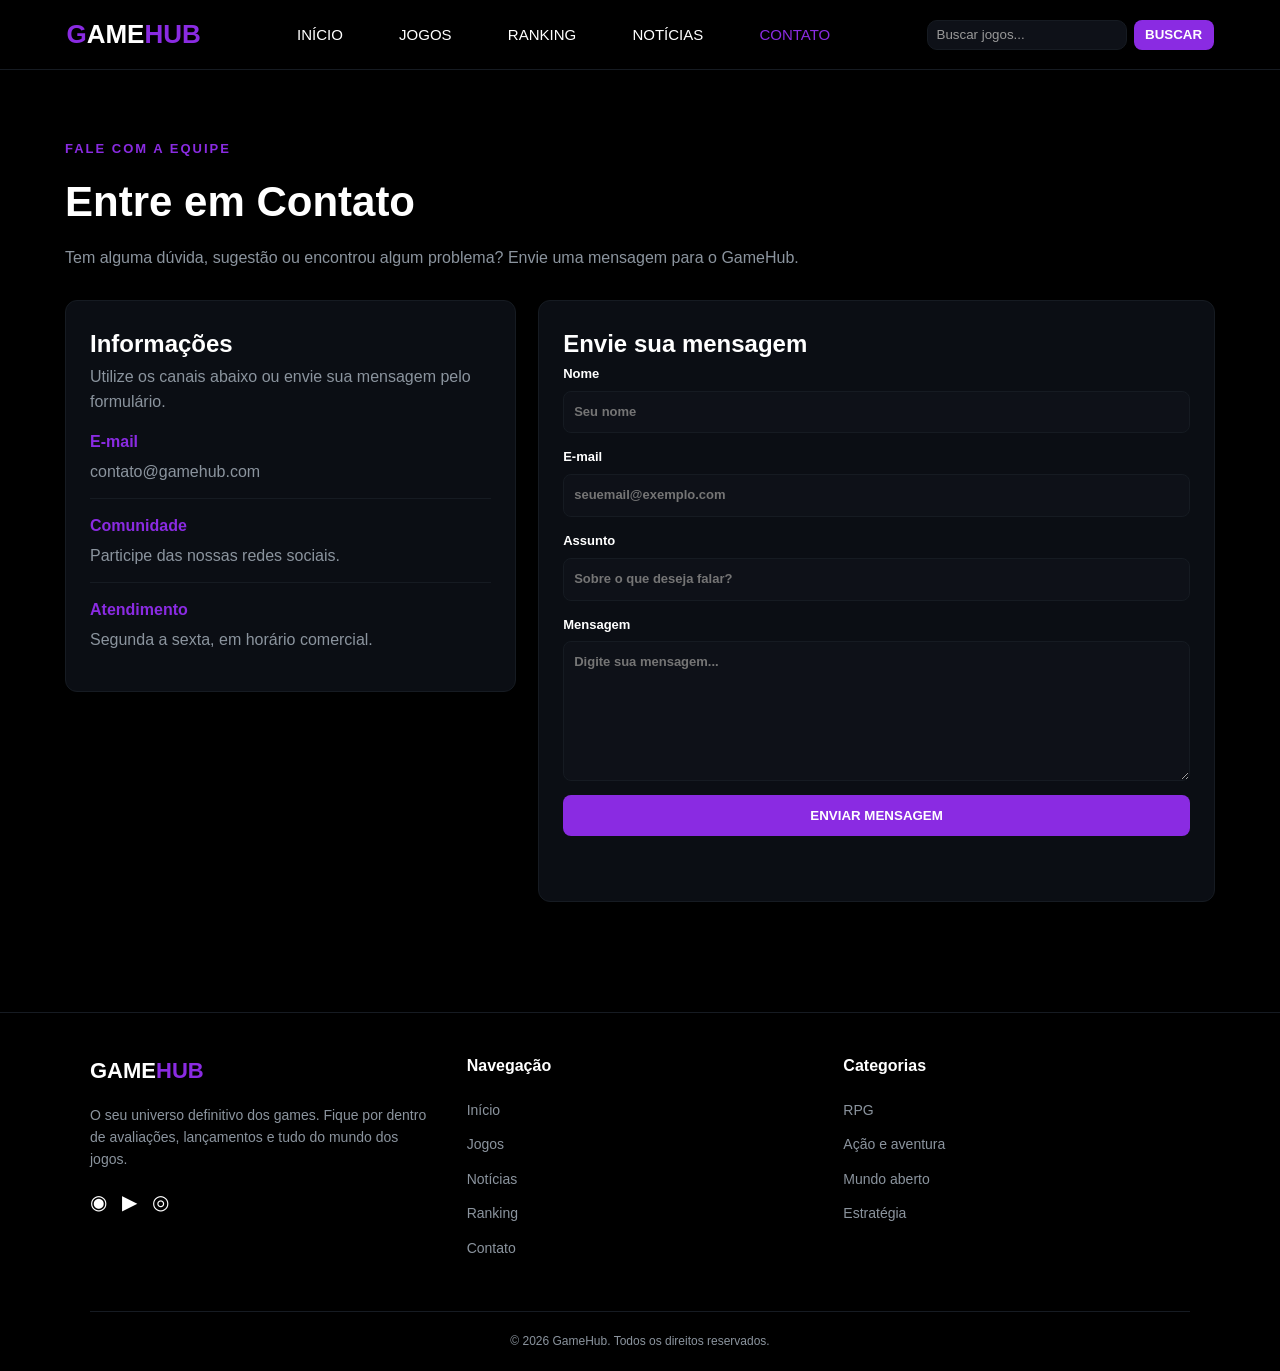
==== contato.html @ 7b006dbd "Add files via upload Arquivos" ====
<!DOCTYPE html>
<html lang="pt-BR">
<head>
  <meta charset="UTF-8">
  <meta name="viewport" content="width=device-width, initial-scale=1.0">
  <title>Contato | GAMEHUB</title>
  <link rel="stylesheet" href="style.css">
</head>
<body>
  <header>
    <a href="logado.html" aria-label="Página inicial"><h1 class="logo"><span>G</span>AME<span>HUB</span></h1></a>
    <nav aria-label="Navegação principal">
      <ul>
        <li><a href="logado.html">INÍCIO</a></li>
        <li><a href="jogos.html" >JOGOS</a></li>
        <li><a href="ranking.html" >RANKING</a></li>
        <li><a href="noticias.html" >NOTÍCIAS</a></li>
        <li><a href="contato.html" class="active" aria-current="page">CONTATO</a></li>
      </ul>
    </nav>
    <form class="search-form" action="jogos.html" method="get">
      <input type="search" name="q" placeholder="Buscar jogos..." aria-label="Buscar jogos">
      <button type="submit">BUSCAR</button>
    </form>
  </header>

  <main>

    <section class="page-heading">
      <span class="eyebrow">Fale com a equipe</span>
      <h1>Entre em Contato</h1>
      <p>Tem alguma dúvida, sugestão ou encontrou algum problema? Envie uma mensagem para o GameHub.</p>
    </section>
    <section class="contact-layout">
      <aside class="info-panel">
        <h2>Informações</h2>
        <p class="muted">Utilize os canais abaixo ou envie sua mensagem pelo formulário.</p>
        <div class="info-item"><strong>E-mail</strong><span class="muted">contato@gamehub.com</span></div>
        <div class="info-item"><strong>Comunidade</strong><span class="muted">Participe das nossas redes sociais.</span></div>
        <div class="info-item"><strong>Atendimento</strong><span class="muted">Segunda a sexta, em horário comercial.</span></div>
      </aside>
      <div class="form-panel">
        <h2>Envie sua mensagem</h2>
        <form class="contact-form" id="contactForm">
          <label for="nome">Nome<input id="nome" name="nome" type="text" placeholder="Seu nome" required></label>
          <label for="email">E-mail<input id="email" name="email" type="email" placeholder="seuemail@exemplo.com" required></label>
          <label for="assunto">Assunto<input id="assunto" name="assunto" type="text" placeholder="Sobre o que deseja falar?" required></label>
          <label for="mensagem">Mensagem<textarea id="mensagem" name="mensagem" placeholder="Digite sua mensagem..." required></textarea></label>
          <button type="submit">ENVIAR MENSAGEM</button>
          <p class="form-message" id="formMessage" role="status"></p>
        </form>
      </div>
    </section>
    <script>
      document.getElementById('contactForm').addEventListener('submit', function(event) {
        event.preventDefault();
        document.getElementById('formMessage').textContent =
          'Mensagem validada! Este formulário é demonstrativo e ainda não envia dados para um servidor.';
        this.reset();
      });
    </script>

  </main>

  <footer>
    <div class="footer-container">
      <div class="about">
        <h2 class="footer-logo">GAME<span>HUB</span></h2>
        <p>O seu universo definitivo dos games. Fique por dentro de avaliações, lançamentos e tudo do mundo dos jogos.</p>
        <div class="socials">
          <a href="#" aria-label="Discord">◉</a>
          <a href="#" aria-label="YouTube">▶</a>
          <a href="#" aria-label="Instagram">◎</a>
        </div>
      </div>
      <div>
        <h3>Navegação</h3>
        <ul>
          <li><a href="logado.html">Início</a></li>
          <li><a href="jogos.html">Jogos</a></li>
          <li><a href="noticias.html">Notícias</a></li>
          <li><a href="ranking.html">Ranking</a></li>
          <li><a href="contato.html">Contato</a></li>
        </ul>
      </div>
      <div>
        <h3>Categorias</h3>
        <ul>
          <li><a href="jogos.html">RPG</a></li>
          <li><a href="jogos.html">Ação e aventura</a></li>
          <li><a href="jogos.html">Mundo aberto</a></li>
          <li><a href="jogos.html">Estratégia</a></li>
        </ul>
      </div>
    </div>
    <div class="footer-bottom">© 2026 GameHub. Todos os direitos reservados.</div>
  </footer>
</body>
</html>
---- style.css ----
/* GAMEHUB - folha compartilhada inspirada no CSS fornecido */
* { margin: 0; padding: 0; box-sizing: border-box; }

body {
  padding-top: 70px;
  font-family: Arial, sans-serif;
  background-color: #000;
  color: #fff;
  line-height: 1.6;
}

a { color: inherit; text-decoration: none; }

header {
  background: #000;
  display: flex;
  justify-content: space-around;
  align-items: center;
  gap: 18px;
  min-height: 70px;
  padding: 8px 3%;
  position: fixed;
  top: 0; left: 0;
  width: 100%;
  z-index: 9999;
  border-bottom: 1px solid #161b22;
}

.logo { color: #fff; font-size: 26px; white-space: nowrap; }
.logo span, span { color: blueviolet; }

header nav { display: flex; justify-content: space-around; align-items: center; width: 48%; }
header nav ul { display: flex; justify-content: space-around; align-items: center; width: 100%; gap: 12px; }
header nav li { list-style: none; background: #000; color: #fff; }
header nav li a { color: #fff; font-size: 15px; transition: color .2s; }
header nav li a:hover, header nav li a.active { color: blueviolet; }

.search-form { display: flex; align-items: center; gap: 7px; }
header input {
  width: 200px; height: 30px; border-radius: 10px;
  border: 1px solid #161b22; background: #0e1118; color: #fff; padding: 5px 9px;
}
header input::placeholder { color: #999; }
header button, button, .button {
  border-radius: 8px; border: 0; background: blueviolet; color: #fff;
  cursor: pointer; font-weight: bold; transition: transform .3s, box-shadow .3s;
}
header button { width: 80px; height: 30px; }
button:hover, .button:hover { transform: translateY(-3px); box-shadow: 0 8px 18px rgb(98 48 146 / 65%); }

main { width: min(1150px, 92%); margin: 0 auto; padding: 45px 0 65px; min-height: 65vh; }
.page-heading { margin: 20px 0 30px; max-width: 760px; }
.eyebrow { color: blueviolet; font-size: 13px; font-weight: bold; letter-spacing: 2px; text-transform: uppercase; }
.page-heading h1 { color: #fff; font-size: clamp(30px, 4vw, 42px); margin: 7px 0 10px; }
.page-heading p, .muted, .empty-note { color: #8b949e; }
.section-title { display: flex; justify-content: space-between; align-items: center; gap: 15px; margin: 30px 0 18px; }
.section-title h2 { color: #fff; font-size: 24px; }

.toolbar { display: flex; gap: 12px; flex-wrap: wrap; margin: 20px 0 25px; }
.toolbar select, input, textarea {
  background: #0e1118; color: #fff; border: 1px solid #161b22; border-radius: 8px; padding: 10px;
}
.toolbar select { min-width: 180px; }
.grid { display: grid; grid-template-columns: repeat(auto-fit, minmax(210px, 1fr)); gap: 18px; }

.card {
  background: #0b0e14; border: 1px solid #161b22; border-radius: 12px;
  overflow: hidden; display: flex; flex-direction: column;
  transition: transform .25s, border-color .25s;
}
.card:hover { transform: translateY(-4px); border-color: blueviolet; }
.card > img { display: block; width: 100%; height: 210px; object-fit: cover; }
.card-content { padding: 15px; display: flex; flex-direction: column; align-items: flex-start; gap: 8px; flex: 1; }
.card h3 { color: #fff; font-size: 17px; }
.card p { color: #8b949e; font-size: 14px; }
.tag { display: inline-block; background: #161b22; color: #b9a0d8; font-size: 11px; padding: 4px 8px; border-radius: 4px; margin: 2px 4px 0 0; }
.rating { color: #ff9900; font-size: 13px; font-weight: bold; }
.news-card { display: grid; grid-template-columns: 40% 60%; }
.news-card > img { height: 100%; min-height: 210px; }
.news-card .card-content { justify-content: center; }
.news-date { color: blueviolet; font-size: 12px; font-weight: bold; }

.table-wrap { overflow-x: auto; background: #0b0e14; border: 1px solid #161b22; border-radius: 12px; }
table { width: 100%; border-collapse: collapse; min-width: 550px; }
th, td { padding: 16px 18px; text-align: left; border-bottom: 1px solid #161b22; }
th { color: blueviolet; background: #0e1118; font-size: 13px; }
tr:last-child td { border-bottom: 0; }
.position { color: blueviolet; font-weight: bold; }
.player { display: flex; align-items: center; gap: 10px; font-weight: bold; }
.avatar { display: grid; place-items: center; width: 34px; height: 34px; border-radius: 50%; background: #282033; color: #fff; }

.contact-layout { display: grid; grid-template-columns: .8fr 1.2fr; gap: 22px; align-items: start; }
.info-panel, .form-panel { background: #0b0e14; border: 1px solid #161b22; border-radius: 12px; padding: 24px; }
.info-item { padding: 14px 0; border-bottom: 1px solid #161b22; }
.info-item:last-child { border: 0; }
.info-item strong { display: block; color: blueviolet; margin-bottom: 4px; }
.contact-form { display: grid; gap: 14px; }
.contact-form label { display: grid; gap: 6px; color: #fff; font-size: 13px; font-weight: bold; }
.contact-form input, .contact-form textarea { width: 100%; font: inherit; }
.contact-form textarea { min-height: 140px; resize: vertical; }
.contact-form button { padding: 13px 18px; }
.form-message { color: #a78bfa; min-height: 22px; margin-top: 5px; }

footer, .footer-site {
  background: #000; border-top: 1px solid #161b22; color: #8b949e;
  font-family: 'Segoe UI', Tahoma, Geneva, Verdana, sans-serif;
  padding: 40px 20px 20px; margin-top: 45px;
}
.footer-container {
  max-width: 1100px; margin: 0 auto; display: flex;
  justify-content: space-between; flex-wrap: wrap; gap: 30px;
}
.footer-container > div { flex: 1; min-width: 200px; }
.footer-logo { color: #fff; font-size: 22px; margin-bottom: 15px; }
.footer-logo span { color: blueviolet; }
.footer-container p, .footer-container li { color: #8b949e; font-size: 14px; }
.footer-container ul { list-style: none; padding: 0; }
.footer-container li { margin: 0 0 12px; }
.footer-container h3 { color: #fff; font-size: 16px; margin-bottom: 20px; }
.footer-container a:hover { color: blueviolet; }
.socials { display: flex; gap: 15px; margin-top: 15px; }
.socials a { color: #fff; font-size: 20px; }
.footer-bottom, .footer-inferior {
  max-width: 1100px; margin: 40px auto 0; padding-top: 20px;
  border-top: 1px solid #161b22; text-align: center; font-size: 12px; color: #8b949e;
}

@media (max-width: 850px) {
  header { justify-content: center; flex-wrap: wrap; height: auto; padding: 10px 3%; }
  body { padding-top: 125px; }
  header nav { width: 100%; }
  header nav ul { flex-wrap: wrap; gap: 12px; }
  .search-form { justify-content: center; }
  .contact-layout { grid-template-columns: 1fr; }
}
@media (max-width: 560px) {
  .news-card { grid-template-columns: 1fr; }
  .news-card > img { height: 190px; min-height: 0; }
  .footer-container { flex-direction: column; }
  .page-heading h1 { font-size: 30px; }
}

/* =========================================================
   PÁGINA DE LOGIN (index.html)
   ========================================================= */
.pagina-login {
  min-height: 100vh;
  display: flex;
  flex-direction: column;
}

.pagina-login header {
  justify-content: flex-start;
  padding: 8px 48px;
}

.pagina-login .logo {
  font-size: 28px;
  font-weight: 800;
  letter-spacing: 1px;
}

.pagina-login main.login-main {
  width: 100%;
  max-width: none;
  flex: 1;
  display: flex;
  align-items: center;
  justify-content: center;
  padding: 40px 20px;
  position: relative;
  overflow: hidden;
  background:
    radial-gradient(ellipse at 75% 30%, rgba(138, 43, 226, 0.35), transparent 55%),
    radial-gradient(ellipse at 20% 80%, rgba(90, 20, 160, 0.25), transparent 50%),
    #000;
}

.skyline {
  position: absolute;
  bottom: 0;
  left: 0;
  right: 0;
  height: 55%;
  display: flex;
  align-items: flex-end;
  justify-content: space-around;
  opacity: 0.35;
  pointer-events: none;
}

.skyline i {
  display: block;
  width: 5%;
  background: linear-gradient(to top, #000, rgba(138, 43, 226, 0.55));
  border-top: 2px solid rgba(168, 85, 247, 0.8);
  box-shadow: 0 0 25px rgba(138, 43, 226, 0.5);
}

.skyline i:nth-child(1) { height: 45%; }
.skyline i:nth-child(2) { height: 80%; }
.skyline i:nth-child(3) { height: 60%; }
.skyline i:nth-child(4) { height: 100%; }
.skyline i:nth-child(5) { height: 70%; }
.skyline i:nth-child(6) { height: 90%; }
.skyline i:nth-child(7) { height: 50%; }
.skyline i:nth-child(8) { height: 75%; }
.skyline i:nth-child(9) { height: 40%; }

.login-card {
  position: relative;
  z-index: 1;
  width: 100%;
  max-width: 420px;
  background-color: rgba(11, 14, 20, 0.92);
  border: 1px solid #161b22;
  border-radius: 12px;
  padding: 38px 34px;
  box-shadow: 0 0 60px rgba(138, 43, 226, 0.2);
  backdrop-filter: blur(6px);
}

.login-card h1 {
  font-size: 26px;
  text-transform: uppercase;
  margin-bottom: 6px;
}

.login-subtitulo {
  color: #8b949e;
  font-size: 14px;
  margin-bottom: 26px;
}

.campo { margin-bottom: 18px; }

.campo label {
  display: block;
  color: #fff;
  font-size: 12px;
  font-weight: bold;
  text-transform: uppercase;
  letter-spacing: 0.5px;
  margin-bottom: 7px;
}

.campo-input { position: relative; }

.campo-input input {
  width: 100%;
  padding: 13px 14px;
  font-size: 15px;
  outline: none;
  transition: border-color 0.2s, box-shadow 0.2s;
}

.campo-input input::placeholder { color: #5c5d6e; }

.campo-input input:focus {
  border-color: blueviolet;
  box-shadow: 0 0 0 3px rgba(138, 43, 226, 0.25);
}

.campo.invalido .campo-input input { border-color: #ff4d6d; }

.btn-mostrar-senha {
  position: absolute;
  right: 10px;
  top: 50%;
  transform: translateY(-50%);
  background: none;
  color: #8b949e;
  font-size: 12px;
  padding: 4px 6px;
}

.btn-mostrar-senha:hover {
  color: #fff;
  transform: translateY(-50%);
  box-shadow: none;
}

.msg-erro {
  display: none;
  color: #ff4d6d;
  font-size: 12px;
  margin-top: 6px;
}

.campo.invalido .msg-erro { display: block; }

.login-opcoes {
  display: flex;
  justify-content: space-between;
  align-items: center;
  font-size: 13px;
  margin-bottom: 22px;
}

.lembrar {
  display: flex;
  align-items: center;
  gap: 8px;
  color: #8b949e;
  cursor: pointer;
}

.lembrar input {
  accent-color: blueviolet;
  width: 15px;
  height: 15px;
}

.login-card a { color: #a855f7; }
.login-card a:hover { text-decoration: underline; }

.btn-entrar {
  width: 100%;
  padding: 14px;
  font-size: 15px;
  text-transform: uppercase;
}

.btn-entrar:disabled {
  opacity: 0.6;
  cursor: wait;
  transform: none;
  box-shadow: none;
}

.login-alerta {
  display: none;
  background-color: rgba(255, 77, 109, 0.1);
  border: 1px solid #ff4d6d;
  color: #ff4d6d;
  border-radius: 8px;
  padding: 10px 12px;
  font-size: 13px;
  margin-bottom: 18px;
}

.login-alerta.show { display: block; }

.login-cadastro {
  text-align: center;
  margin-top: 22px;
  font-size: 14px;
  color: #8b949e;
}

.footer-login {
  margin-top: 0;
  padding: 16px;
  text-align: center;
  font-size: 12px;
  position: relative;
  z-index: 2;
}

@media (max-width: 520px) {
  .pagina-login header { padding: 10px 20px; }
  .login-card { padding: 28px 22px; }
}

/* =========================================================
   PÁGINA INICIAL (logado.html)
   ========================================================= */
.carrossel-container {
  height: 450px;
  position: relative;
  display: flex;
  align-items: center;
  padding: 0 6%;
  overflow: hidden;
}

.carrossel-container img {
  position: absolute;
  inset: 0;
  width: 100%;
  height: 100%;
  object-fit: cover;
  object-position: center 30%;
  z-index: 1;
  -webkit-mask-image: linear-gradient(to bottom, black 70%, transparent 100%);
  mask-image: linear-gradient(to bottom, black 70%, transparent 100%);
}

.carrossel-text {
  position: relative;
  z-index: 2;
  max-width: 480px;
}

.carrossel-text h1 {
  color: #fff;
  font-size: 40px;
  line-height: 1.1;
}

.carrossel-text span {
  display: block;
  color: blueviolet;
  font-size: 48px;
  font-weight: bold;
  line-height: 1.1;
  margin-bottom: 14px;
}

.carrossel-text p {
  color: #fff;
  font-size: 15px;
  margin-bottom: 22px;
}

.carrossel-text .button {
  display: inline-flex;
  align-items: center;
  justify-content: center;
  padding: 14px 24px;
  font-size: 15px;
}

.section-title .button {
  padding: 10px 18px;
  font-size: 13px;
  background-color: #0e1118;
  border: 1px solid #161b22;
}

.section-title .button:hover {
  border-color: blueviolet;
}

.jogos-destaque {
  display: flex;
  gap: 16px;
  justify-content: center;
  flex-wrap: wrap;
}

.card-jogo {
  background-color: #0b0e14;
  border: 1px solid #161b22;
  border-radius: 12px;
  width: 210px;
  padding: 12px;
  display: flex;
  flex-direction: column;
  gap: 8px;
  transition: transform 0.25s, border-color 0.25s;
}

.card-jogo:hover {
  transform: translateY(-4px);
  border-color: blueviolet;
}

.card-jogo .capa-container {
  width: 100%;
  height: 260px;
  border-radius: 8px;
  overflow: hidden;
}

.card-jogo .capa-container img {
  width: 100%;
  height: 100%;
  object-fit: cover;
}

.card-jogo .titulo-jogo {
  color: #fff;
  font-size: 14px;
  font-weight: 600;
  margin-top: 4px;
  white-space: nowrap;
  overflow: hidden;
  text-overflow: ellipsis;
}

.card-jogo .avaliacao {
  display: flex;
  align-items: center;
  gap: 4px;
}

.card-jogo .avaliacao .estrela {
  color: #ff9900;
  font-size: 12px;
}

.card-jogo .avaliacao .nota {
  color: #8b949e;
  font-size: 12px;
  font-weight: 500;
}

.card-jogo .tags {
  display: flex;
  gap: 6px;
  margin-top: auto;
}

.card-jogo .tag {
  background-color: #161b22;
  color: #8b949e;
  font-size: 11px;
  padding: 4px 8px;
  border-radius: 4px;
  font-weight: 500;
}

@media (max-width: 600px) {
  .carrossel-container { height: auto; padding: 50px 6%; }
  .carrossel-text h1 { font-size: 30px; }
  .carrossel-text span { font-size: 36px; }
}
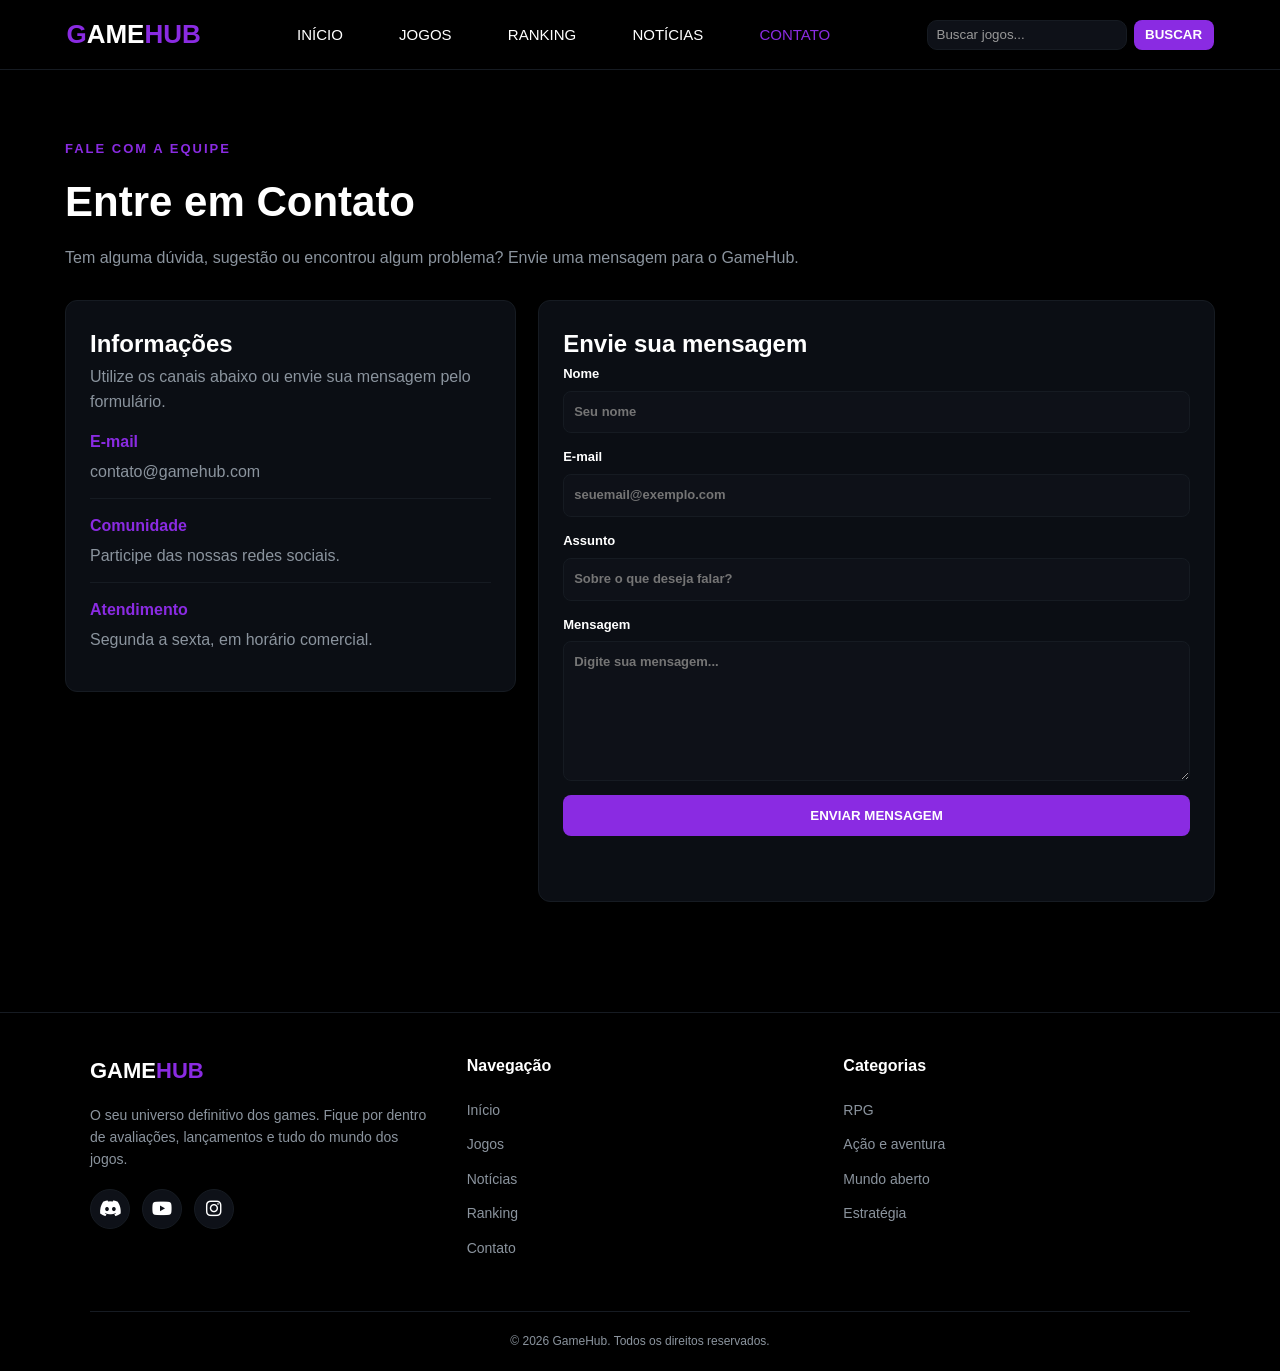
==== commit a23bf02c: "Adicionando os links ao rodape da pagina" ====
--- a/contato.html
+++ b/contato.html
@@ -5,6 +5,7 @@
   <meta name="viewport" content="width=device-width, initial-scale=1.0">
   <title>Contato | GAMEHUB</title>
   <link rel="stylesheet" href="style.css">
+  <link rel="stylesheet" href="https://cdnjs.cloudflare.com/ajax/libs/font-awesome/6.7.2/css/all.min.css">
 </head>
 <body>
   <header>
@@ -55,7 +56,7 @@
       document.getElementById('contactForm').addEventListener('submit', function(event) {
         event.preventDefault();
         document.getElementById('formMessage').textContent =
-          'Mensagem validada! Este formulário é demonstrativo e ainda não envia dados para um servidor.';
+          '*Meramente demonstrativo.*';
         this.reset();
       });
     </script>
@@ -67,10 +68,16 @@
       <div class="about">
         <h2 class="footer-logo">GAME<span>HUB</span></h2>
         <p>O seu universo definitivo dos games. Fique por dentro de avaliações, lançamentos e tudo do mundo dos jogos.</p>
-        <div class="socials">
-          <a href="#" aria-label="Discord">◉</a>
-          <a href="#" aria-label="YouTube">▶</a>
-          <a href="#" aria-label="Instagram">◎</a>
+         <div class="socials">
+          <a href="https://discord.com/" target="_blank" rel="noopener" aria-label="Discord">
+            <i class="fa-brands fa-discord"></i>
+          </a>
+          <a href="https://youtu.be/fXl7-7sUgOU?si=jHhZG8SusNvnsrJX" target="_blank" rel="noopener" aria-label="YouTube">
+            <i class="fa-brands fa-youtube"></i>
+          </a>
+          <a href="https://www.instagram.com/vitortasse/" target="_blank" rel="noopener" aria-label="Instagram">
+            <i class="fa-brands fa-instagram"></i>
+          </a>
         </div>
       </div>
       <div>
--- a/style.css
+++ b/style.css
@@ -118,11 +118,36 @@
 .footer-container li { margin: 0 0 12px; }
 .footer-container h3 { color: #fff; font-size: 16px; margin-bottom: 20px; }
 .footer-container a:hover { color: blueviolet; }
-.socials { display: flex; gap: 15px; margin-top: 15px; }
-.socials a { color: #fff; font-size: 20px; }
+.socials { display: flex; flex-wrap: wrap; gap: 12px; margin-top: 18px; }
+.socials a {
+  display: inline-flex;
+  align-items: center;
+  justify-content: center;
+  width: 40px;
+  height: 40px;
+  border-radius: 50%;
+  background: #0e1118;
+  border: 1px solid #161b22;
+  color: #fff;
+  font-size: 18px;
+  transition: color .2s, border-color .2s, background .2s, transform .2s;
+}
+.socials a:hover {
+  color: #fff;
+  background: blueviolet;
+  border-color: blueviolet;
+  transform: translateY(-3px);
+}
+.socials a i { line-height: 1; }
+
 .footer-bottom, .footer-inferior {
-  max-width: 1100px; margin: 40px auto 0; padding-top: 20px;
-  border-top: 1px solid #161b22; text-align: center; font-size: 12px; color: #8b949e;
+  max-width: 1100px;
+  margin: 40px auto 0;
+  padding-top: 20px;
+  border-top: 1px solid #161b22;
+  text-align: center;
+  font-size: 12px;
+  color: #8b949e;
 }
 
 @media (max-width: 850px) {
@@ -515,4 +540,362 @@
   .carrossel-container { height: auto; padding: 50px 6%; }
   .carrossel-text h1 { font-size: 30px; }
   .carrossel-text span { font-size: 36px; }
+}
+
+/* =========================================================
+   PÁGINA DE JOGOS (jogos.html) - filtros e ordenação
+   ========================================================= */
+.toolbar select { cursor: pointer; transition: border-color 0.2s; }
+.toolbar select:hover,
+.toolbar select:focus { outline: none; border-color: blueviolet; }
+
+#semResultados { margin: 10px 0 25px; }
+#semResultados[hidden] { display: none; }
+
+/* =========================================================
+   MELHORIAS PÁGINA DE NOTÍCIAS (noticias.html)
+   ========================================================= */
+.featured-news {
+  display: grid;
+  grid-template-columns: 1.1fr 1.2fr;
+  background: #0b0e14;
+  border: 1px solid #161b22;
+  border-radius: 14px;
+  overflow: hidden;
+  margin-bottom: 35px;
+  transition: border-color .25s;
+}
+.featured-news:hover { border-color: blueviolet; }
+.featured-news > img {
+  width: 100%;
+  height: 100%;
+  min-height: 290px;
+  object-fit: cover;
+}
+.featured-news-content {
+  padding: 28px;
+  display: flex;
+  flex-direction: column;
+  justify-content: center;
+  gap: 12px;
+}
+.news-meta {
+  display: flex;
+  align-items: center;
+  flex-wrap: wrap;
+  gap: 10px;
+}
+.badge-destaque {
+  background: blueviolet;
+  color: #fff;
+  font-size: 11px;
+  font-weight: bold;
+  padding: 4px 10px;
+  border-radius: 999px;
+  letter-spacing: .5px;
+}
+.featured-news-content h2 {
+  font-size: clamp(20px, 2.4vw, 26px);
+  line-height: 1.3;
+  color: #fff;
+}
+.featured-news-content p { color: #8b949e; font-size: 15px; }
+.featured-news-footer {
+  display: flex;
+  justify-content: space-between;
+  align-items: center;
+  flex-wrap: wrap;
+  gap: 12px;
+  margin-top: 8px;
+  padding-top: 14px;
+  border-top: 1px solid #161b22;
+}
+.news-author { color: #8b949e; font-size: 13px; }
+.news-author strong { color: #fff; }
+.featured-news-footer .button,
+.news-card-footer .button {
+  padding: 10px 16px;
+  font-size: 12px;
+}
+
+.filter-pills {
+  display: flex;
+  flex-wrap: wrap;
+  gap: 8px;
+}
+.pill-btn {
+  background: #0e1118;
+  border: 1px solid #161b22;
+  color: #8b949e;
+  padding: 8px 14px;
+  font-size: 13px;
+  border-radius: 999px;
+}
+.pill-btn:hover,
+.pill-btn.active {
+  background: blueviolet;
+  border-color: blueviolet;
+  color: #fff;
+  transform: none;
+  box-shadow: none;
+}
+
+.news-grid {
+  display: grid;
+  grid-template-columns: repeat(auto-fit, minmax(320px, 1fr));
+  gap: 20px;
+}
+.news-card {
+  display: flex;
+  flex-direction: column;
+}
+.news-card > img {
+  width: 100%;
+  height: 200px;
+  min-height: 0;
+}
+.news-card .card-content {
+  justify-content: space-between;
+  padding: 18px;
+}
+.news-card-footer {
+  width: 100%;
+  display: flex;
+  justify-content: space-between;
+  align-items: center;
+  gap: 10px;
+  margin-top: 10px;
+  padding-top: 12px;
+  border-top: 1px solid #161b22;
+}
+
+.newsletter-box {
+  margin-top: 45px;
+  background: linear-gradient(135deg, #0b0e14, #140d21);
+  border: 1px solid #282033;
+  border-radius: 14px;
+  padding: 28px;
+  display: grid;
+  grid-template-columns: 1.2fr 1fr;
+  gap: 24px;
+  align-items: center;
+}
+.newsletter-box h2 { font-size: 22px; margin: 6px 0; }
+.newsletter-form {
+  display: flex;
+  flex-wrap: wrap;
+  gap: 10px;
+}
+.newsletter-form input {
+  flex: 1;
+  min-width: 210px;
+}
+.newsletter-form button { padding: 11px 18px; }
+.newsletter-form .form-message { width: 100%; margin-top: 2px; font-size: 13px; }
+
+/* Modal de leitura */
+.modal-overlay {
+  position: fixed;
+  inset: 0;
+  background: rgba(0, 0, 0, .82);
+  display: grid;
+  place-items: center;
+  padding: 20px;
+  z-index: 10000;
+}
+.modal-overlay[hidden] { display: none; }
+.modal-card {
+  position: relative;
+  width: min(680px, 100%);
+  max-height: 90vh;
+  overflow-y: auto;
+  background: #0b0e14;
+  border: 1px solid blueviolet;
+  border-radius: 14px;
+}
+.modal-card > img {
+  width: 100%;
+  height: 250px;
+  object-fit: cover;
+}
+.modal-body {
+  padding: 24px;
+  display: flex;
+  flex-direction: column;
+  gap: 12px;
+}
+.modal-body h2 { font-size: 24px; line-height: 1.3; }
+.modal-text { color: #d0d7de; font-size: 15px; line-height: 1.75; }
+.modal-close {
+  position: absolute;
+  top: 12px;
+  right: 12px;
+  width: 36px;
+  height: 36px;
+  border-radius: 50%;
+  background: rgba(0, 0, 0, .75);
+  font-size: 22px;
+  line-height: 1;
+}
+
+/* =========================================================
+   MELHORIAS PÁGINA DE RANKING (ranking.html)
+   ========================================================= */
+.stats-grid {
+  display: grid;
+  grid-template-columns: repeat(auto-fit, minmax(200px, 1fr));
+  gap: 16px;
+  margin-bottom: 32px;
+}
+.stat-card {
+  background: #0b0e14;
+  border: 1px solid #161b22;
+  border-radius: 12px;
+  padding: 18px 20px;
+  display: flex;
+  flex-direction: column;
+  gap: 4px;
+}
+.stat-label { color: #8b949e; font-size: 12px; text-transform: uppercase; letter-spacing: .5px; }
+.stat-value { color: #fff; font-size: 26px; }
+.stat-sub { color: #a78bfa; font-size: 12px; }
+
+.podium-section {
+  display: grid;
+  grid-template-columns: repeat(3, 1fr);
+  gap: 18px;
+  align-items: end;
+  margin-bottom: 36px;
+}
+.podium-card {
+  background: #0b0e14;
+  border: 1px solid #161b22;
+  border-radius: 14px;
+  padding: 22px 18px;
+  text-align: center;
+  display: flex;
+  flex-direction: column;
+  align-items: center;
+  gap: 8px;
+}
+.podium-card.gold {
+  border-color: #f59e0b;
+  background: linear-gradient(to bottom, rgba(245, 158, 11, .12), #0b0e14 60%);
+  padding-top: 30px;
+  padding-bottom: 28px;
+}
+.podium-card.silver { border-color: #94a3b8; }
+.podium-card.bronze { border-color: #b45309; }
+.podium-rank { font-size: 12px; font-weight: bold; letter-spacing: 1px; color: #8b949e; }
+.podium-card.gold .podium-rank { color: #fbbf24; }
+.podium-avatar {
+  width: 56px;
+  height: 56px;
+  border-radius: 50%;
+  display: grid;
+  place-items: center;
+  font-weight: bold;
+  font-size: 18px;
+  background: #161b22;
+  border: 2px solid blueviolet;
+}
+.podium-card.gold .podium-avatar { border-color: #fbbf24; color: #fbbf24; }
+.podium-points { font-size: 20px; font-weight: bold; color: #fff; }
+.podium-meta { display: flex; gap: 8px; color: #8b949e; font-size: 13px; }
+
+.ranking-tabs {
+  display: flex;
+  gap: 10px;
+  border-bottom: 1px solid #161b22;
+  padding-bottom: 12px;
+  margin-bottom: 20px;
+}
+.tab-btn {
+  background: #0e1118;
+  border: 1px solid #161b22;
+  color: #8b949e;
+  padding: 10px 18px;
+  font-size: 14px;
+}
+.tab-btn.active,
+.tab-btn:hover {
+  background: blueviolet;
+  border-color: blueviolet;
+  color: #fff;
+  transform: none;
+  box-shadow: none;
+}
+.tab-panel[hidden] { display: none; }
+
+.ranking-toolbar input { flex: 1; min-width: 220px; }
+
+.rank-badge {
+  display: inline-block;
+  font-size: 11px;
+  font-weight: bold;
+  padding: 4px 10px;
+  border-radius: 999px;
+}
+.badge-desafiante { background: rgba(245, 158, 11, .18); color: #fbbf24; border: 1px solid rgba(245, 158, 11, .4); }
+.badge-mestre { background: rgba(138, 43, 226, .22); color: #c084fc; border: 1px solid rgba(138, 43, 226, .5); }
+.badge-diamante { background: rgba(56, 189, 248, .15); color: #38bdf8; border: 1px solid rgba(56, 189, 248, .4); }
+.badge-platina { background: rgba(52, 211, 153, .15); color: #34d399; border: 1px solid rgba(52, 211, 153, .4); }
+
+.player-sub {
+  display: block;
+  color: #8b949e;
+  font-weight: normal;
+  font-size: 12px;
+}
+.avatar.gold-bg { background: #78350f; color: #fbbf24; }
+.avatar.silver-bg { background: #334155; color: #e2e8f0; }
+.avatar.bronze-bg { background: #451a03; color: #fdba74; }
+
+.trend { font-size: 11px; margin-left: 4px; }
+.trend.up { color: #34d399; }
+.trend.down { color: #ff4d6d; }
+.trend.neutral { color: #8b949e; }
+
+.winrate-bar {
+  display: inline-block;
+  width: 70px;
+  height: 6px;
+  background: #161b22;
+  border-radius: 999px;
+  overflow: hidden;
+  vertical-align: middle;
+  margin-right: 8px;
+}
+.winrate-bar span {
+  display: block;
+  height: 100%;
+  background: blueviolet;
+}
+
+.game-thumb {
+  width: 38px;
+  height: 48px;
+  object-fit: cover;
+  border-radius: 6px;
+}
+
+.scoring-info { margin-top: 38px; }
+.scoring-info h2 { font-size: 22px; margin-bottom: 16px; }
+.scoring-grid {
+  display: grid;
+  grid-template-columns: repeat(auto-fit, minmax(230px, 1fr));
+  gap: 16px;
+}
+.scoring-item {
+  background: #0b0e14;
+  border: 1px solid #161b22;
+  border-radius: 12px;
+  padding: 18px;
+}
+.scoring-item strong { display: block; color: #a78bfa; margin-bottom: 6px; font-size: 15px; }
+
+@media (max-width: 850px) {
+  .featured-news,
+  .newsletter-box { grid-template-columns: 1fr; }
+  .podium-section { grid-template-columns: 1fr; }
 }
